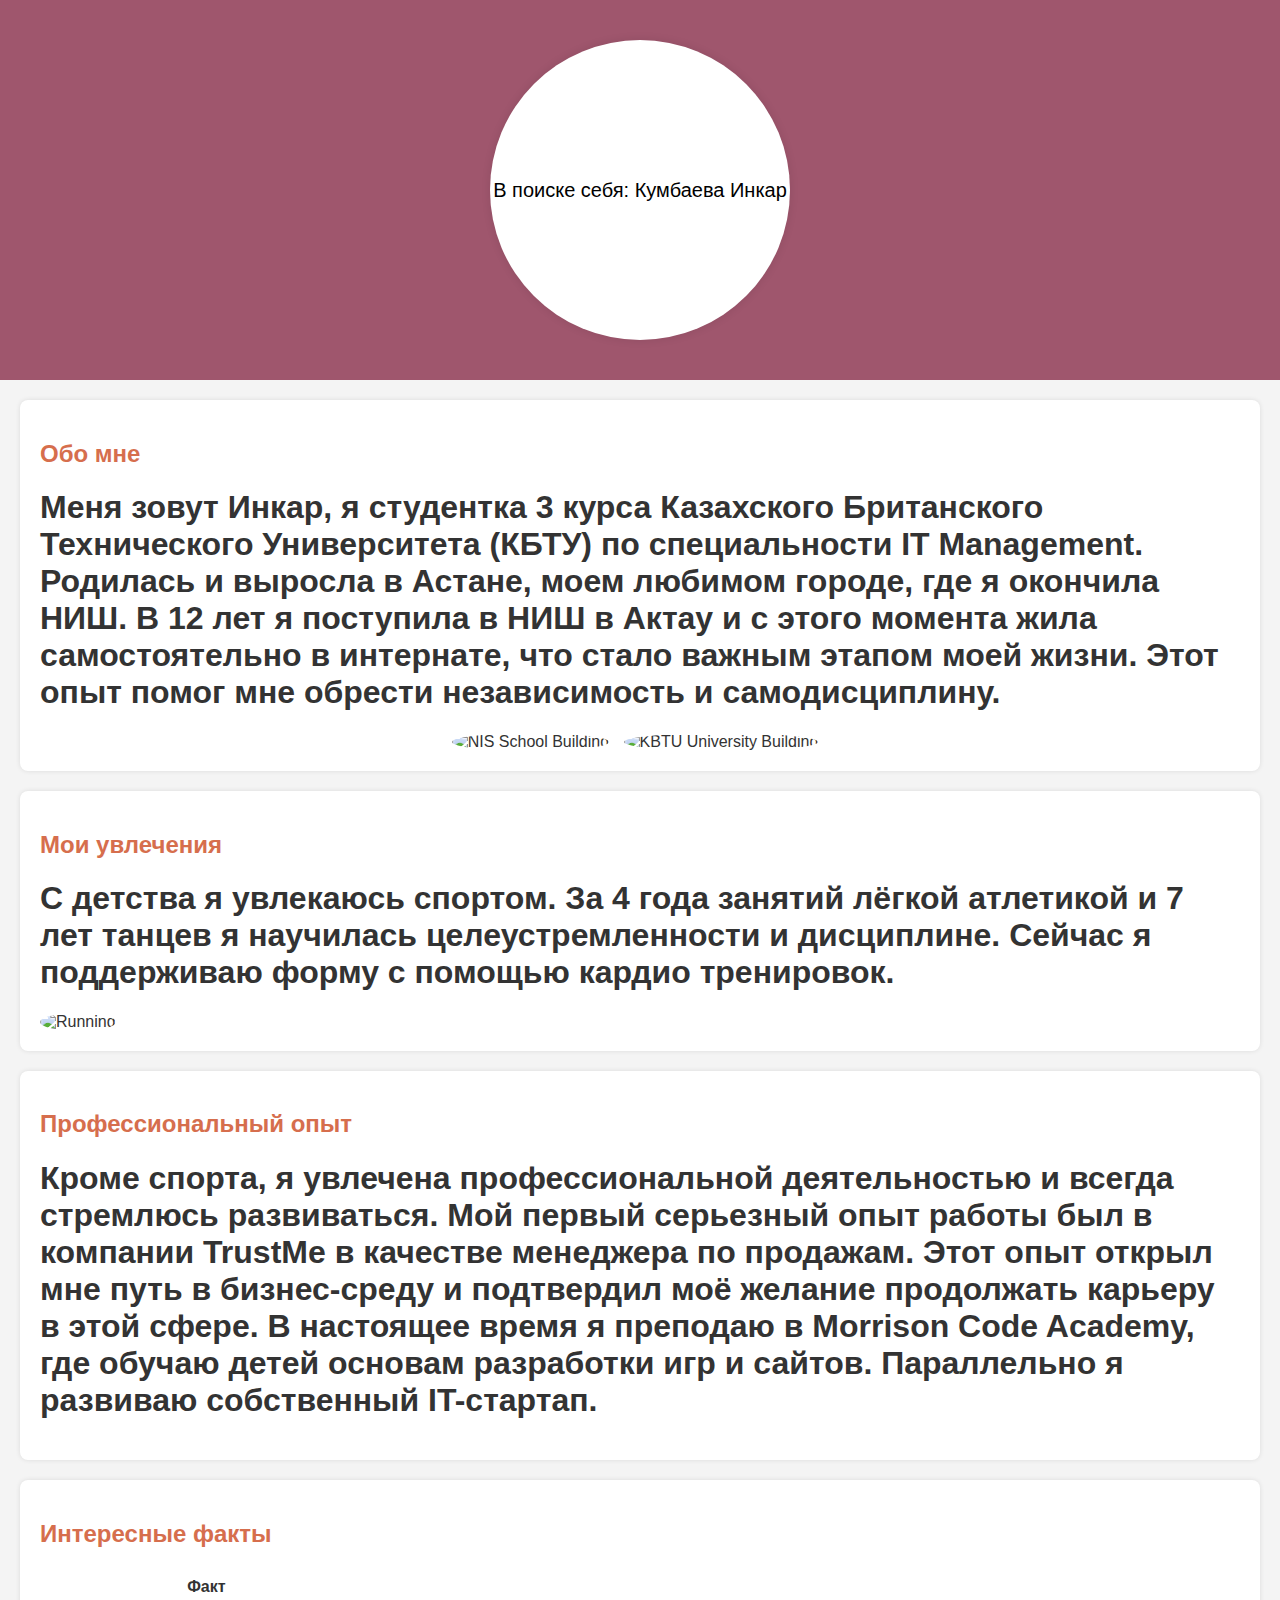
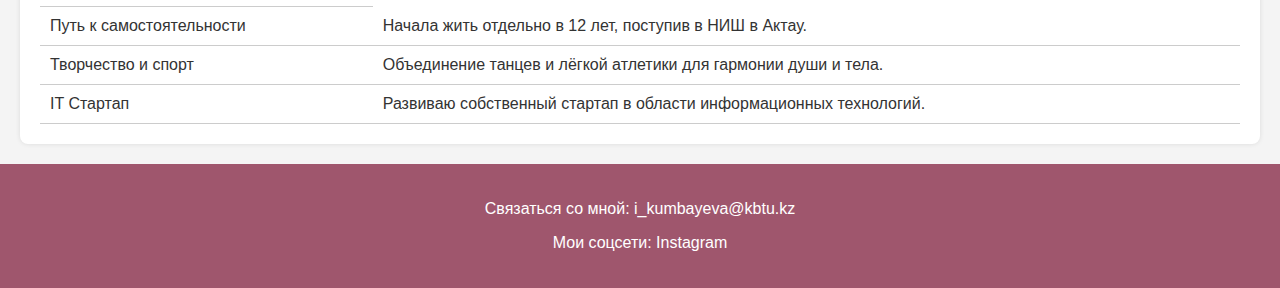
==== kia.html @ 58e1b971 "Create kia.html" ====
<!DOCTYPE html>
<html lang="en">
<head>
    <meta charset="UTF-8">
    <meta name="viewport" content="width-width, initial-scale=1.0">
    <link rel="stylesheet" href="kia.css">
    <title>Inkar Kumbaeva - Personal Webpage</title>
</head>
<body>
    <header>
        <div class="circle-header">В поиске себя: Кумбаева Инкар</div>
    </header>

    <section id="bio">
        <h2>Обо мне</h2>
        <h1>Меня зовут Инкар, я студентка 3 курса Казахского Британского Технического Университета (КБТУ) по специальности IT Management. Родилась и выросла в Астане, моем любимом городе, где я окончила НИШ. В 12 лет я поступила в НИШ в Актау и с этого момента жила самостоятельно в интернате, что стало важным этапом моей жизни. Этот опыт помог мне обрести независимость и самодисциплину.</h1>
       <div class="images-container">
       <img src="https://el.kz/upload/storage_el/a3/a3b1ff3bc0af54c0bb6f22e12bb590e6.jpg" alt="NIS School Building" class="school-photo">
       <img src="https://encrypted-tbn0.gstatic.com/images?q=tbn:ANd9GcTzyqN6ece5JERx_stRQ0WCFRTRrlWUGKfWJg&s" alt="KBTU University Building" class="university-photo">
       </div>
   </section>

    <section id="hobbies">
        <h2>Мои увлечения</h2>
        <h1>С детства я увлекаюсь спортом. За 4 года занятий лёгкой атлетикой и 7 лет танцев я научилась целеустремленности и дисциплине. Сейчас я поддерживаю форму с помощью кардио тренировок.</h1>
        <div class="hobby-images">
            <img src="https://ru.sport-wiki.org/wp-content/themes/sportwiki/img/legkaya-atletika.jpg" alt="Running" class="hobby-icon">
        </div>
    </section>

    <section id="experience">
        <h2>Профессиональный опыт</h2>
        <h1>Кроме спорта, я увлечена профессиональной деятельностью и всегда стремлюсь развиваться. Мой первый серьезный опыт работы был в компании TrustMe в качестве менеджера по продажам. Этот опыт открыл мне путь в бизнес-среду и подтвердил моё желание продолжать карьеру в этой сфере. В настоящее время я преподаю в Morrison Code Academy, где обучаю детей основам разработки игр и сайтов. Параллельно я развиваю собственный IT-стартап.</h1>
    </section>

    <section id="interesting-facts">
        <h2>Интересные факты</h2>
        <table>
            <tr>
                <th>Факт</th>
            </tr>
            <tr>
                <td>Путь к самостоятельности</td>
                <td>Начала жить отдельно в 12 лет, поступив в НИШ в Актау.</td>
            </tr>
            <tr>
                <td>Творчество и спорт</td>
                <td>Объединение танцев и лёгкой атлетики для гармонии души и тела.</td>
            </tr>
            <tr>
                <td>IT Стартап</td>
                <td>Развиваю собственный стартап в области информационных технологий.</td>
            </tr>
        </table>
    </section>

    <footer>
        <p>Связаться со мной: <a href="i_kumbayeva@kbtu.kz">i_kumbayeva@kbtu.kz</a></p>
        <p>Мои соцсети: <a href="https://www.instagram.com/kmbva_i" target="_blank">Instagram</a></p>
    </footer>
</body>
</html>
---- kia.css ----
body {
    font-family: Arial, sans-serif;
    color: #333;
    background-color: #f4f4f4;
    margin: 0;
    padding: 0;
}

header {
    background-color: #9F566D;
    color: white;
    text-align: center;
    padding: 20px 0;
}

.circle-header {
    width: 300px;
    height: 300px;
    background-color: #fff;
    border-radius: 50%;
    color: black;
    line-height: 300px;
    text-align: center;
    margin: 20px auto;
    box-shadow: 0 0 10px rgba(0,0,0,0.1);
    font-size: 20px;
}

#bio, #hobbies, #experience, #interesting-facts {
    padding: 20px;
    margin: 20px;
    background-color: #fff;
    border-radius: 8px;
    box-shadow: 0 0 5px rgba(0,0,0,0.1);
}

h2 {
    color: #D66E4D;
}

.school-photo, .university-photo, .hobby-icon {
    width: 200px;
    height: 200px;
    border-radius: 50%;
    margin-right: 10px;
    
}

.images-container {
    text-align: center;
}


table {
    width: 100%;
    border-collapse: collapse;
}

th, td {
    padding: 10px;
    border-bottom: 1px solid #ccc;
}

footer {
    text-align: center;
    padding: 20px 0;
    background-color: #9F566D;
    color: white;
}

a {
    color: #ffffff;
    text-decoration: none;
}
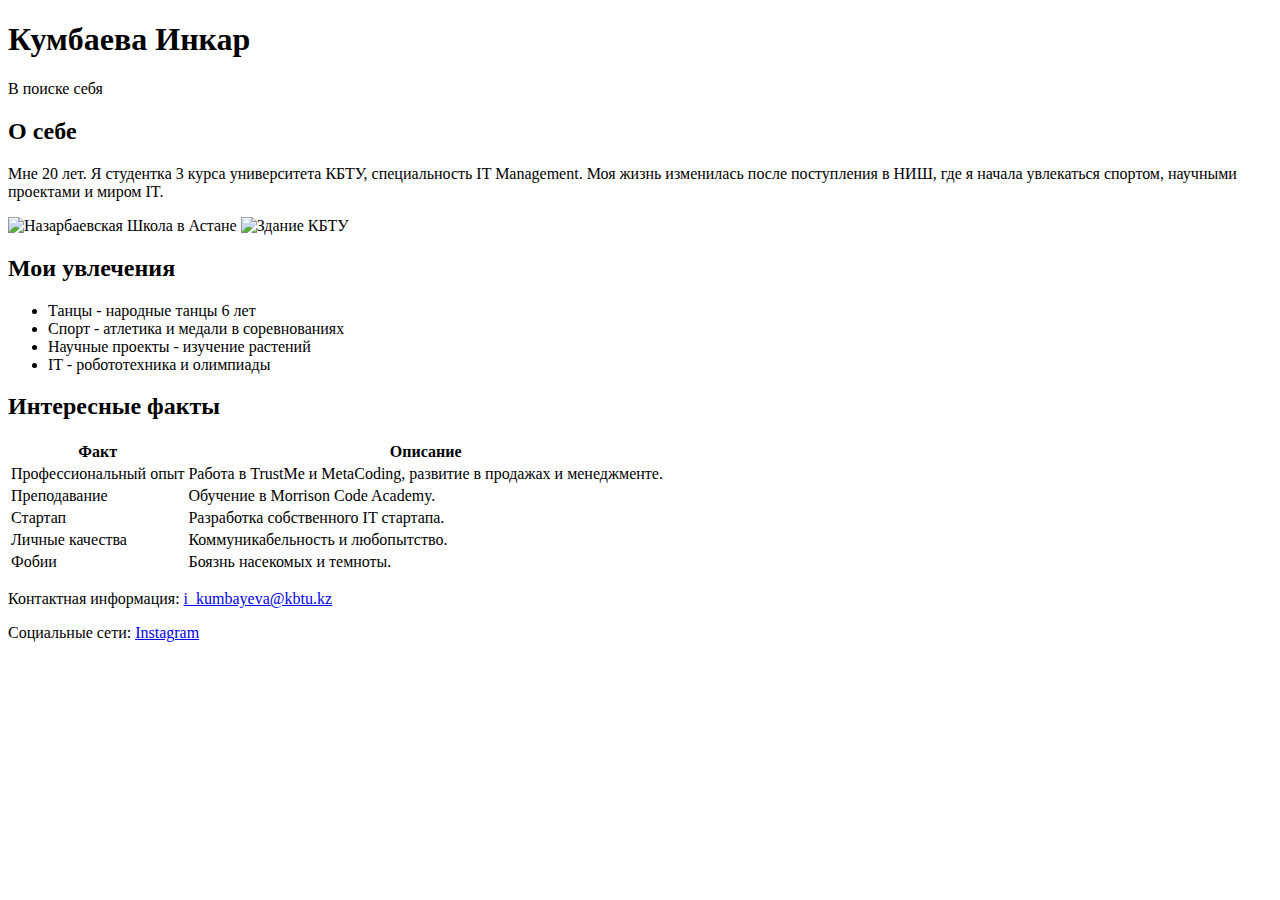
==== commit 87b5f398: "Update kia.html" ====
--- a/kia.html
+++ b/kia.html
@@ -1,36 +1,34 @@
 <!DOCTYPE html>
-<html lang="en">
+<html lang="ru">
 <head>
     <meta charset="UTF-8">
-    <meta name="viewport" content="width-width, initial-scale=1.0">
-    <link rel="stylesheet" href="kia.css">
-    <title>Inkar Kumbaeva - Personal Webpage</title>
+    <meta name="viewport" content="width=device-width, initial-scale=1.0">
+    <link rel="stylesheet" href="styles.css">
+    <title>Кумбаева Инкар - Личная страница</title>
 </head>
 <body>
     <header>
-        <div class="circle-header">В поиске себя: Кумбаева Инкар</div>
+        <h1>Кумбаева Инкар</h1>
+        <p>В поиске себя</p>
     </header>
 
     <section id="bio">
-        <h2>Обо мне</h2>
-        <h1>Меня зовут Инкар, я студентка 3 курса Казахского Британского Технического Университета (КБТУ) по специальности IT Management. Родилась и выросла в Астане, моем любимом городе, где я окончила НИШ. В 12 лет я поступила в НИШ в Актау и с этого момента жила самостоятельно в интернате, что стало важным этапом моей жизни. Этот опыт помог мне обрести независимость и самодисциплину.</h1>
-       <div class="images-container">
-       <img src="https://el.kz/upload/storage_el/a3/a3b1ff3bc0af54c0bb6f22e12bb590e6.jpg" alt="NIS School Building" class="school-photo">
-       <img src="https://encrypted-tbn0.gstatic.com/images?q=tbn:ANd9GcTzyqN6ece5JERx_stRQ0WCFRTRrlWUGKfWJg&s" alt="KBTU University Building" class="university-photo">
-       </div>
-   </section>
+        <h2>О себе</h2>
+        <p>Мне 20 лет. Я студентка 3 курса университета КБТУ, специальность IT Management. Моя жизнь изменилась после поступления в НИШ, где я начала увлекаться спортом, научными проектами и миром IT.</p>
+        <div class="image-container">
+            <img src="https://nisa.edu.kz/wp-content/uploads/2022/01/200122.jpg " alt="Назарбаевская Школа в Астане" class="bio-image">
+            <img src="https://encrypted-tbn0.gstatic.com/images?q=tbn:ANd9GcSMQWPk-D56c3_AOtfAquJNeGeX_S0Aw9x6zg&s" alt="Здание КБТУ" class="bio-image">
+        </div>
+    </section>
 
     <section id="hobbies">
         <h2>Мои увлечения</h2>
-        <h1>С детства я увлекаюсь спортом. За 4 года занятий лёгкой атлетикой и 7 лет танцев я научилась целеустремленности и дисциплине. Сейчас я поддерживаю форму с помощью кардио тренировок.</h1>
-        <div class="hobby-images">
-            <img src="https://ru.sport-wiki.org/wp-content/themes/sportwiki/img/legkaya-atletika.jpg" alt="Running" class="hobby-icon">
-        </div>
-    </section>
-
-    <section id="experience">
-        <h2>Профессиональный опыт</h2>
-        <h1>Кроме спорта, я увлечена профессиональной деятельностью и всегда стремлюсь развиваться. Мой первый серьезный опыт работы был в компании TrustMe в качестве менеджера по продажам. Этот опыт открыл мне путь в бизнес-среду и подтвердил моё желание продолжать карьеру в этой сфере. В настоящее время я преподаю в Morrison Code Academy, где обучаю детей основам разработки игр и сайтов. Параллельно я развиваю собственный IT-стартап.</h1>
+        <ul>
+            <li>Танцы - народные танцы 6 лет</li>
+            <li>Спорт - атлетика и медали в соревнованиях</li>
+            <li>Научные проекты - изучение растений</li>
+            <li>IT - робототехника и олимпиады</li>
+        </ul>
     </section>
 
     <section id="interesting-facts">
@@ -38,25 +36,34 @@
         <table>
             <tr>
                 <th>Факт</th>
+                <th>Описание</th>
             </tr>
             <tr>
-                <td>Путь к самостоятельности</td>
-                <td>Начала жить отдельно в 12 лет, поступив в НИШ в Актау.</td>
+                <td>Профессиональный опыт</td>
+                <td>Работа в TrustMe и MetaCoding, развитие в продажах и менеджменте.</td>
             </tr>
             <tr>
-                <td>Творчество и спорт</td>
-                <td>Объединение танцев и лёгкой атлетики для гармонии души и тела.</td>
+                <td>Преподавание</td>
+                <td>Обучение в Morrison Code Academy.</td>
             </tr>
             <tr>
-                <td>IT Стартап</td>
-                <td>Развиваю собственный стартап в области информационных технологий.</td>
+                <td>Стартап</td>
+                <td>Разработка собственного IT стартапа.</td>
+            </tr>
+            <tr>
+                <td>Личные качества</td>
+                <td>Коммуникабельность и любопытство.</td>
+            </tr>
+            <tr>
+                <td>Фобии</td>
+                <td>Боязнь насекомых и темноты.</td>
             </tr>
         </table>
     </section>
 
     <footer>
-        <p>Связаться со мной: <a href="i_kumbayeva@kbtu.kz">i_kumbayeva@kbtu.kz</a></p>
-        <p>Мои соцсети: <a href="https://www.instagram.com/kmbva_i" target="_blank">Instagram</a></p>
+        <p>Контактная информация: <a href="mailto:i_kumbayeva@kbtu.kz">i_kumbayeva@kbtu.kz</a></p>
+        <p>Социальные сети: <a href="https://www.instagram.com/kmbva_i?igsh=MTZmOWtlaGl5bjNyNA==">Instagram</a></p>
     </footer>
 </body>
 </html>
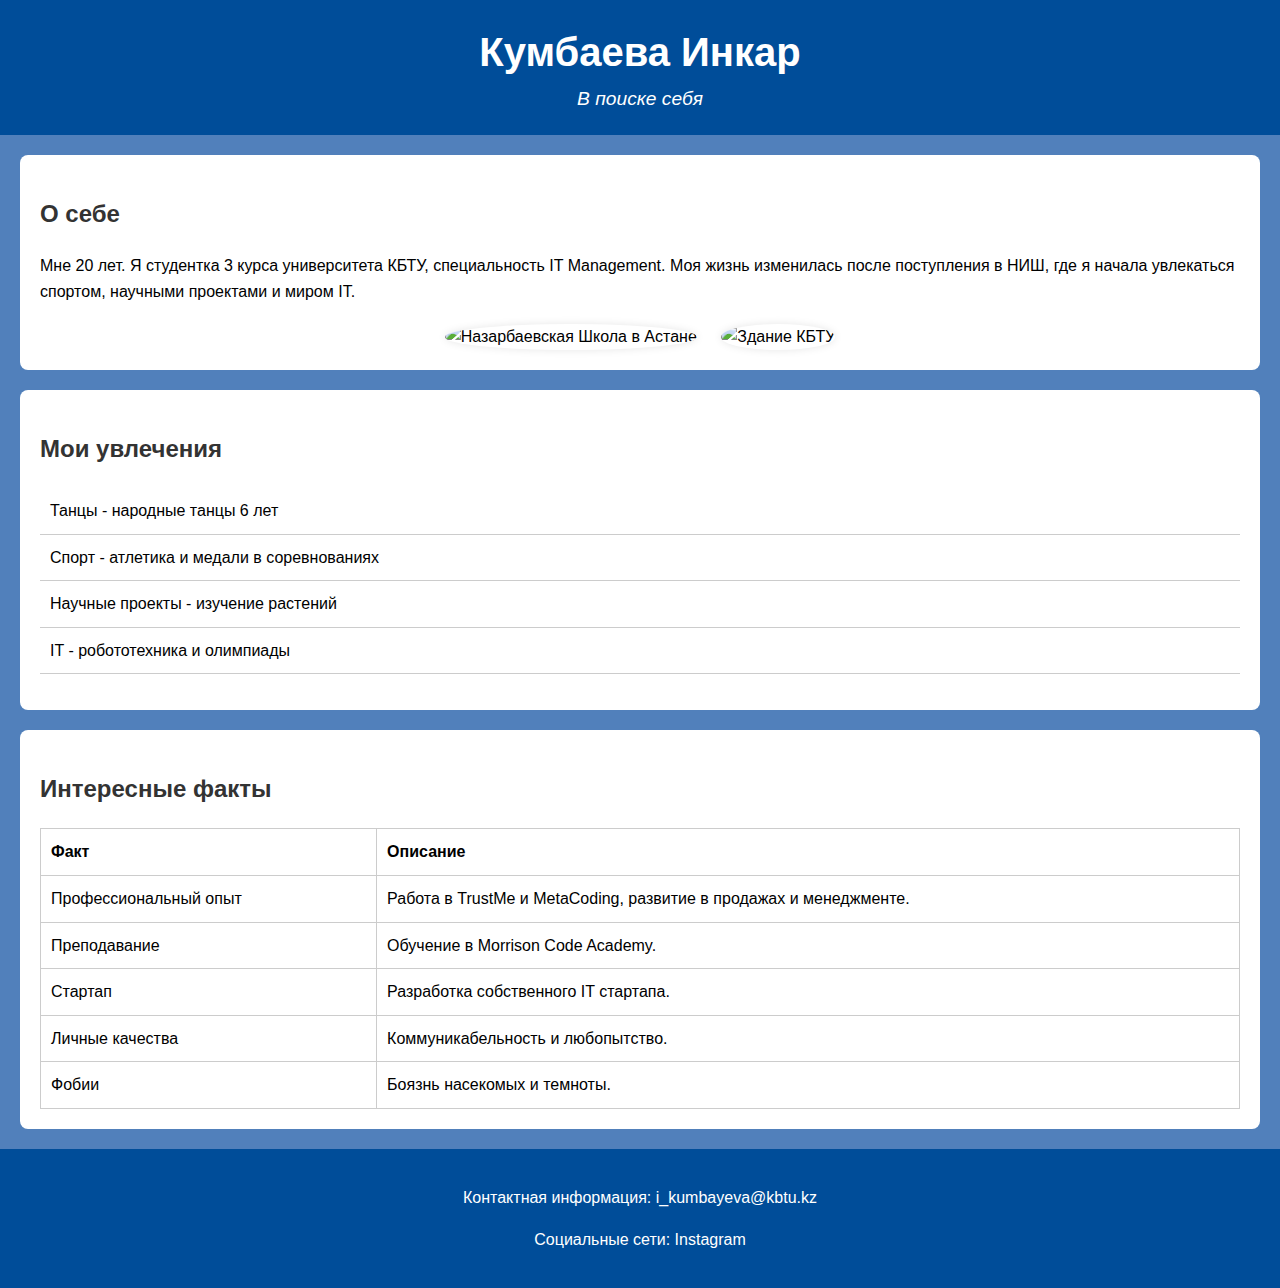
==== commit 17f1facf: "Update kia.html" ====
--- a/kia.html
+++ b/kia.html
@@ -3,7 +3,7 @@
 <head>
     <meta charset="UTF-8">
     <meta name="viewport" content="width=device-width, initial-scale=1.0">
-    <link rel="stylesheet" href="styles.css">
+    <link rel="stylesheet" href="kia.css">
     <title>Кумбаева Инкар - Личная страница</title>
 </head>
 <body>
--- a/kia.css
+++ b/kia.css
@@ -0,0 +1,86 @@
+body {
+    font-family: Arial, sans-serif;
+    line-height: 1.6;
+    margin: 0;
+    padding: 0;
+    background-color: #5180BB;
+}
+
+header {
+    background-color: #004d99;
+    color: #ffffff;
+    padding: 20px 0;
+    text-align: center;
+}
+
+header h1 {
+    margin: 0;
+    font-size: 2.5em;
+}
+
+header p {
+    font-size: 1.2em;
+    margin: 0;
+    font-style: italic;
+}
+
+section {
+    background-color: #ffffff;
+    padding: 20px;
+    margin: 20px;
+    border-radius: 8px;
+}
+
+h2 {
+    color: #333333;
+}
+
+ul {
+    list-style-type: none;
+    padding: 0;
+}
+
+ul li {
+    padding: 10px;
+    border-bottom: 1px solid #cccccc;
+}
+
+table {
+    width: 100%;
+    border-collapse: collapse;
+}
+
+table th, table td {
+    border: 1px solid #cccccc;
+    padding: 10px;
+    text-align: left;
+}
+
+footer {
+    text-align: center;
+    padding: 20px 0;
+    background-color: #004d99;
+    color: #ffffff;
+}
+
+footer a {
+    color: #ffffff;
+    text-decoration: none;
+}
+
+footer a:hover {
+    text-decoration: underline;
+}
+
+.image-container {
+    text-align: center;
+    margin-top: 20px;
+}
+
+.bio-image {
+    width: 150px;
+    height: 150px;
+    border-radius: 50%;
+    margin: 0 10px;
+    box-shadow: 0 0 8px rgba(0, 0, 0, 0.1);
+}
